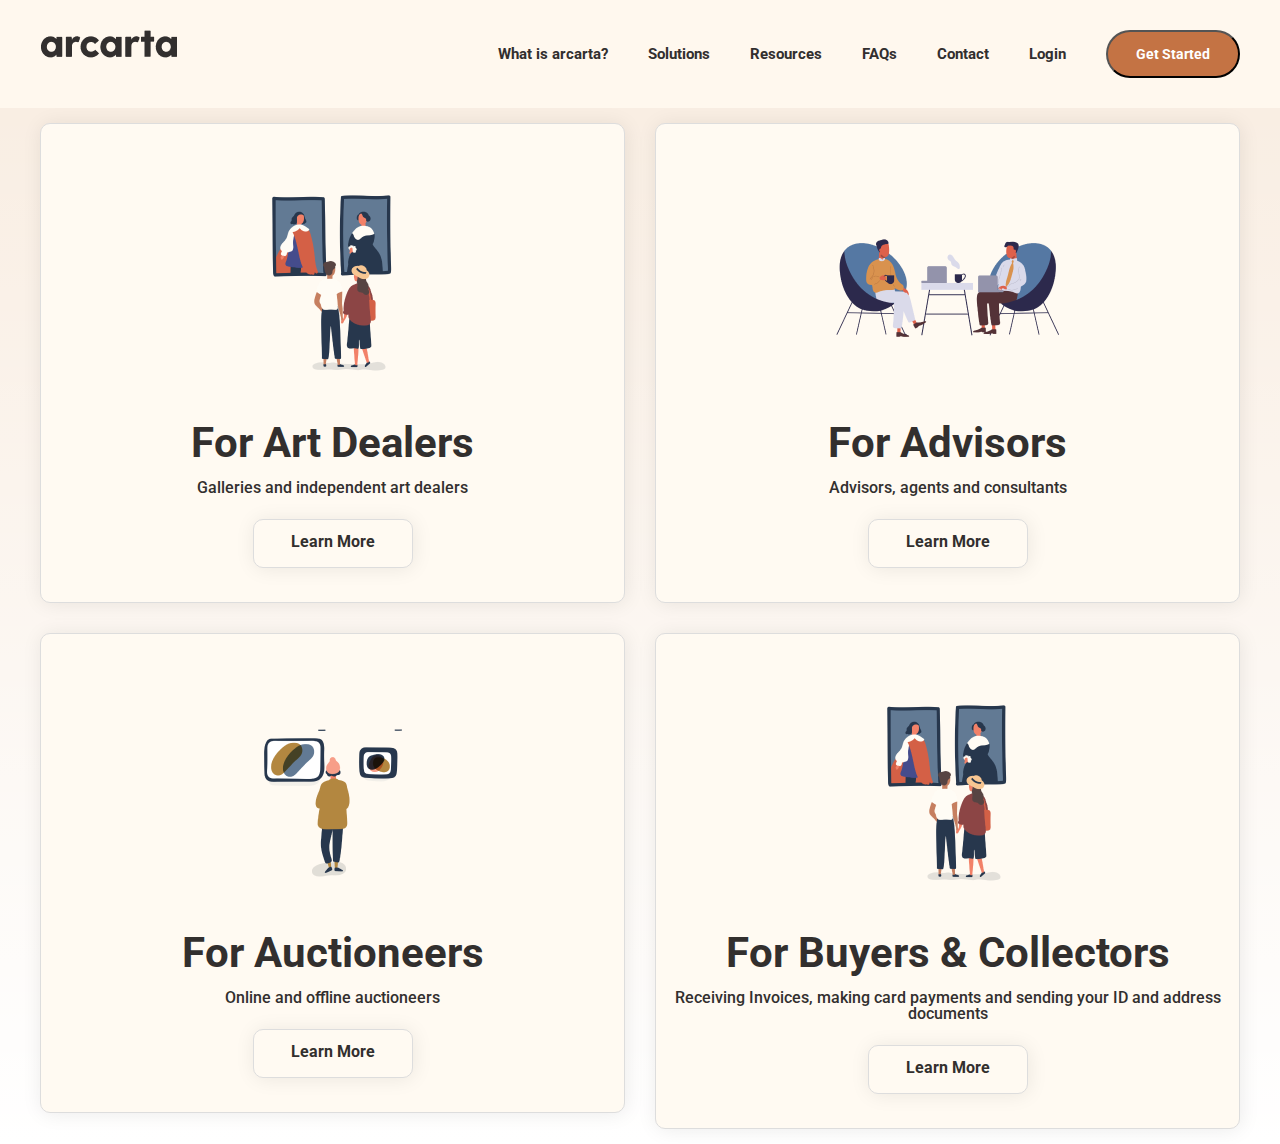
==== src/index.html @ ca0f1305 "Merge pull request #1 from SherimbekovAzat/zhasmin" ====
<!DOCTYPE html>
<html lang="en">
<head>
    <meta charset="UTF-8">
    <meta http-equiv="X-UA-Compatible" content="IE=edge">
    <meta name="viewport" content="width=device-width, initial-scale=1.0">
    <link rel="stylesheet" href="./css/index.css">
    <link rel="icon" href="./img/png/icon.png">
    <title>Acarta</title>
</head>
<body>
    <header class="header">
        <div class="container">
            <div class="row header__row">
                <div class="header__left">
                    <img src="./img/png/logo.png" alt="logo">
                </div>
                <div class="header__right">
                    <ul class="header__lists">
                        <li class="header__list"><a href="#" class="header__link">What is arcarta?</a></li>
                        <li class="header__list"><a href="#" class="header__link">Solutions</a></li>
                        <li class="header__list"><a href="#" class="header__link">Resources</a></li>
                        <li class="header__list"><a href="#" class="header__link">FAQs</a></li>
                        <li class="header__list"><a href="#" class="header__link">Contact</a></li>
                        <li class="header__list"><a href="#" class="header__link">Login</a></li>
                    </ul>
                    <button class="header__button">Get Started</button>
                </div>
            </div>
        </div>
    </header>
    <main>
        <section class="for">
            <div class="container">
                <div class="row for__row">
                    <div class="col-6">
                        <div class="for__content">
                            <img class="for__img" src="./img/png/for1.png" alt="prople">
                            <h3 class="for__title">For Art Dealers</h3>
                            <h4 class="for__subtitle">Galleries and independent art dealers</h4>
                            <button class="for__button">Learn More</button>
                        </div>
                    </div>
                    <div class="col-6">
                        <div class="for__content">
                            <img class="for__img" src="./img/png/for2.png" alt="prople">
                            <h3 class="for__title">For Advisors</h3>
                            <h4 class="for__subtitle">Advisors, agents and consultants</h4>
                            <button class="for__button">Learn More</button>
                        </div>
                    </div>
                    <div class="col-6">
                        <div class="for__content">
                            <img class="for__img" src="./img/png/for3.png" alt="prople">
                            <h3 class="for__title">For Auctioneers</h3>
                            <h4 class="for__subtitle">Online and offline auctioneers</h4>
                            <button class="for__button">Learn More</button>
                        </div>
                    </div>
                    <div class="col-6">
                        <div class="for__content">
                            <img class="for__img" src="./img/png/for1.png" alt="prople">
                            <h3 class="for__title">For Buyers & Collectors</h3>
                            <p class="for__subtitle">Receiving Invoices, making card payments and sending your ID and address documents</p>
                            <button class="for__button">Learn More</button>
                        </div>
                    </div>
                </div>
            </div>
        </section>
    </main>
</body>
</html>
---- src/css/index.css ----
@import url("https://fonts.googleapis.com/css2?family=Roboto:wght@100;300;400;500;700;900&display=swap");
.col-1 {
  width: 8.333%;
}

.col-2 {
  width: 16.66%;
}

.col-3 {
  width: 25%;
}

.col-4 {
  width: 33.333%;
}

.col-5 {
  width: 41.65%;
}

.col-6 {
  width: 50%;
}

.col-7 {
  width: 58.333%;
}

.col-8 {
  width: 66.66%;
}

.col-9 {
  width: 75%;
}

.col-12 {
  width: 100%;
}

/* http://meyerweb.com/eric/tools/css/reset/ 
   v2.0 | 20110126
   License: none (public domain)
*/
html, body, div, span, applet, object, iframe,
h1, h2, h3, h4, h5, h6, p, blockquote, pre,
a, abbr, acronym, address, big, cite, code,
del, dfn, em, img, ins, kbd, q, s, samp,
small, strike, strong, sub, sup, tt, var,
b, u, i, center,
dl, dt, dd, ol, ul, li,
fieldset, form, label, legend,
table, caption, tbody, tfoot, thead, tr, th, td,
article, aside, canvas, details, embed,
figure, figcaption, footer, header, hgroup,
menu, nav, output, ruby, section, summary,
time, mark, audio, video {
  margin: 0;
  padding: 0;
  border: 0;
  font-size: 100%;
  font: inherit;
  vertical-align: baseline;
}

/* HTML5 display-role reset for older browsers */
article, aside, details, figcaption, figure,
footer, header, hgroup, menu, nav, section {
  display: block;
}

body {
  line-height: 1;
}

ol, ul {
  list-style: none;
}

blockquote, q {
  quotes: none;
}

blockquote:before, blockquote:after,
q:before, q:after {
  content: '';
  content: none;
}

table {
  border-collapse: collapse;
  border-spacing: 0;
}

body {
  box-sizing: border-box;
}

img {
  max-width: 100%;
}

a {
  text-decoration: none;
}

.container {
  max-width: 1200px;
  width: 100%;
  margin: 0 auto;
}

.row {
  display: flex;
  flex-wrap: wrap;
}

.header {
  padding: 30px 0;
  background-color: #FFF8EE;
}

.header__link {
  color: #322F2E;
  font-size: 15px;
  font-weight: bold;
  font-family: "Roboto", sans-serif;
}

.header__link:hover {
  color: #C47344;
  transition: 0.2s;
}

.header__button {
  color: #FFFFFF;
  font-size: 14px;
  font-weight: bold;
  font-family: "Roboto", sans-serif;
  font-style: normal;
  background: #C47344;
  border-radius: 50px;
  padding: 14px 28px;
  cursor: pointer;
}

.header__list {
  margin-right: 40px;
}

.header__list:nth-last-child() {
  margin-right: 30px;
}

.header__right {
  display: flex;
  align-items: center;
  justify-content: center;
}

.header__lists {
  display: flex;
}

.header__row {
  display: flex;
  justify-content: space-between;
}

.for {
  background: linear-gradient(180deg, rgba(255, 255, 255, 0) 0%, #FFFFFF 100%), #F9EEE3;
}

.for__content {
  display: flex;
  align-items: center;
  justify-content: center;
  flex-direction: column;
  background: #FFFAF2;
  border: 1px solid #DDDDDD;
  box-sizing: border-box;
  box-shadow: 1px 1px 20px rgba(0, 0, 0, 0.08);
  border-radius: 10px;
  margin: 15px;
}

.for__row {
  margin: 0 -15px;
}

.for__title {
  color: #322F2E;
  font-size: 42px;
  font-weight: bold;
  font-family: "Roboto", sans-serif;
  text-align: center;
}

.for__subtitle {
  color: #322F2E;
  font-size: 16px;
  font-weight: 500;
  font-family: "Roboto", sans-serif;
  text-align: center;
  margin-top: 16px;
}

.for__button {
  color: #322F2E;
  font-size: 16px;
  font-weight: bold;
  font-family: "Roboto", sans-serif;
  text-align: center;
  background: #FFFAF2;
  border: 1px solid #DDDDDD;
  box-sizing: border-box;
  box-shadow: 1px 1px 20px rgba(0, 0, 0, 0.08);
  border-radius: 10px;
  cursor: pointer;
  padding: 12px 37px 16px;
  margin: 23px 0 34px;
  transition: 0.3s;
}

.for__button:hover {
  border: 1px solid transparent;
  background-color: #C47344;
  transform: scale(1.1);
  color: #FFFFFF;
}

.for__img {
  margin: 51px 136px 26px;
}
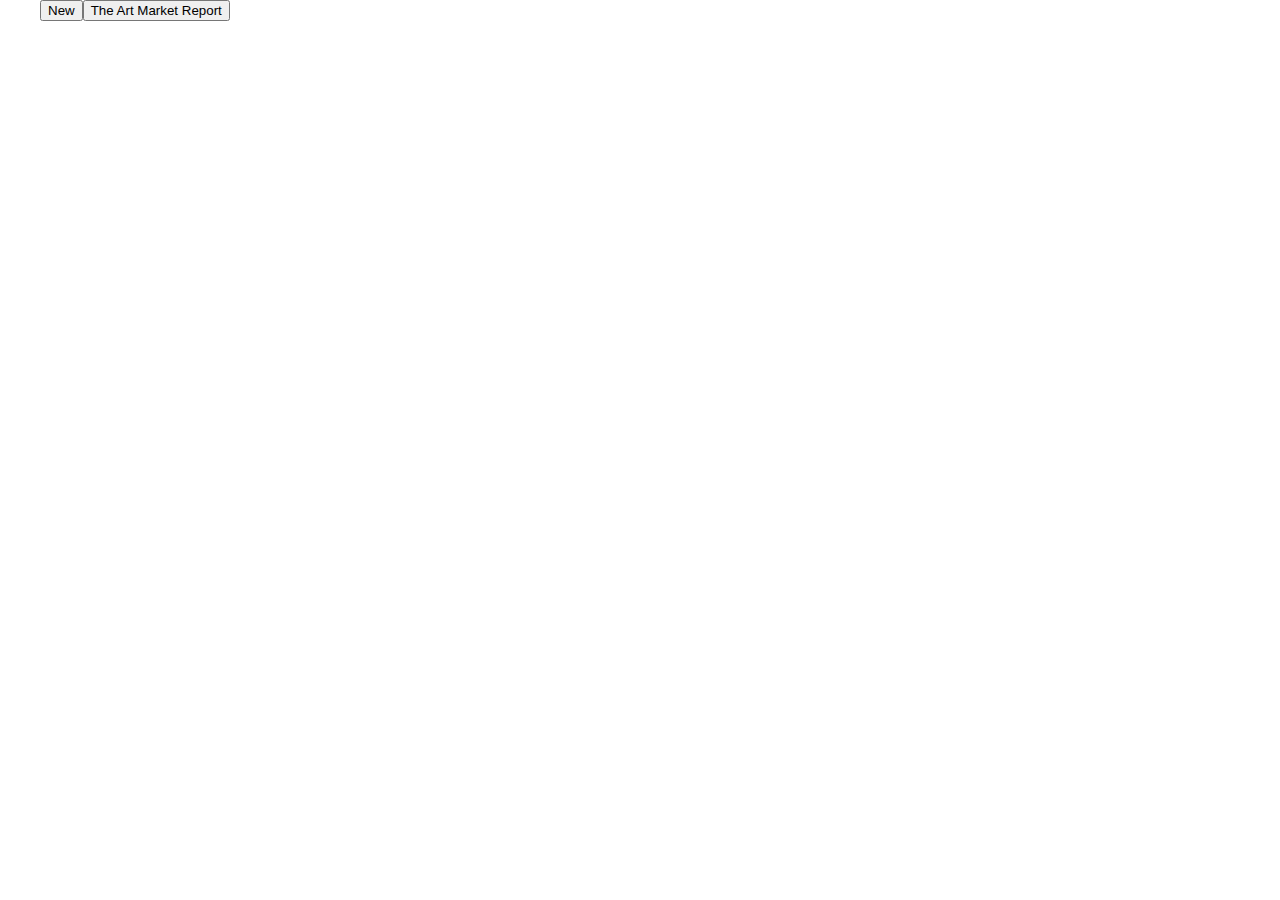
==== commit 6add5098: "Merge branch 'main' of https://github.com/SherimbekovAzat/Acarta into Azat" ====
--- a/src/index.html
+++ b/src/index.html
@@ -9,64 +9,19 @@
     <title>Acarta</title>
 </head>
 <body>
-    <header class="header">
-        <div class="container">
-            <div class="row header__row">
-                <div class="header__left">
-                    <img src="./img/png/logo.png" alt="logo">
-                </div>
-                <div class="header__right">
-                    <ul class="header__lists">
-                        <li class="header__list"><a href="#" class="header__link">What is arcarta?</a></li>
-                        <li class="header__list"><a href="#" class="header__link">Solutions</a></li>
-                        <li class="header__list"><a href="#" class="header__link">Resources</a></li>
-                        <li class="header__list"><a href="#" class="header__link">FAQs</a></li>
-                        <li class="header__list"><a href="#" class="header__link">Contact</a></li>
-                        <li class="header__list"><a href="#" class="header__link">Login</a></li>
-                    </ul>
-                    <button class="header__button">Get Started</button>
-                </div>
-            </div>
-        </div>
-    </header>
     <main>
-        <section class="for">
-            <div class="container">
-                <div class="row for__row">
-                    <div class="col-6">
-                        <div class="for__content">
-                            <img class="for__img" src="./img/png/for1.png" alt="prople">
-                            <h3 class="for__title">For Art Dealers</h3>
-                            <h4 class="for__subtitle">Galleries and independent art dealers</h4>
-                            <button class="for__button">Learn More</button>
-                        </div>
-                    </div>
-                    <div class="col-6">
-                        <div class="for__content">
-                            <img class="for__img" src="./img/png/for2.png" alt="prople">
-                            <h3 class="for__title">For Advisors</h3>
-                            <h4 class="for__subtitle">Advisors, agents and consultants</h4>
-                            <button class="for__button">Learn More</button>
-                        </div>
-                    </div>
-                    <div class="col-6">
-                        <div class="for__content">
-                            <img class="for__img" src="./img/png/for3.png" alt="prople">
-                            <h3 class="for__title">For Auctioneers</h3>
-                            <h4 class="for__subtitle">Online and offline auctioneers</h4>
-                            <button class="for__button">Learn More</button>
-                        </div>
-                    </div>
-                    <div class="col-6">
-                        <div class="for__content">
-                            <img class="for__img" src="./img/png/for1.png" alt="prople">
-                            <h3 class="for__title">For Buyers & Collectors</h3>
-                            <p class="for__subtitle">Receiving Invoices, making card payments and sending your ID and address documents</p>
-                            <button class="for__button">Learn More</button>
-                        </div>
-                    </div>
-                </div>
-            </div>
+        <!--HERO-->
+        <section class="hero">
+           <div class="container">
+               <div class="row">
+                <button class="button__left">
+                    New
+                </button>
+                <button class="button__right">
+                    The Art Market Report
+                </button>
+               </div>
+           </div>
         </section>
     </main>
 </body>
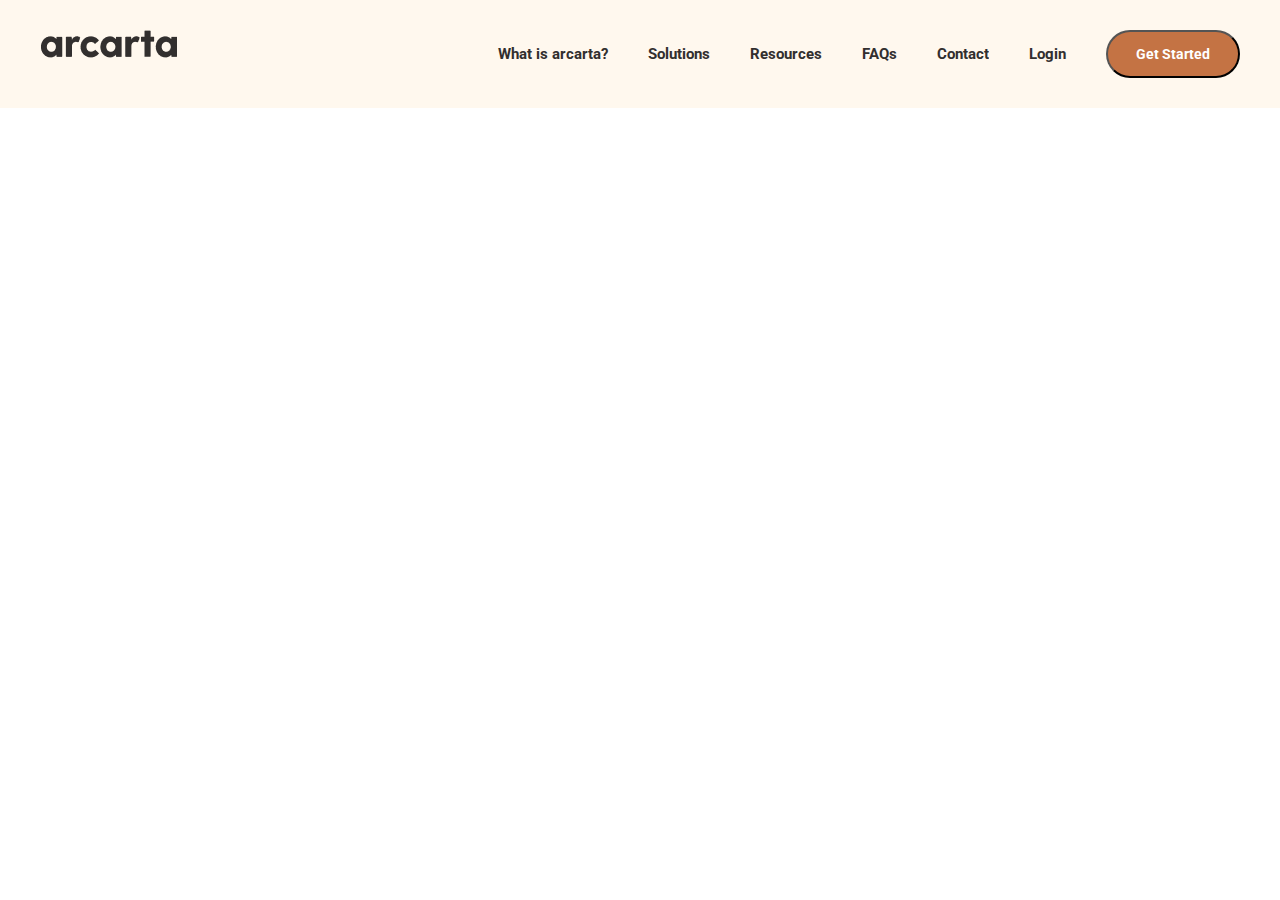
==== commit 7aa12520: "Merge branch 'main' of https://github.com/SherimbekovAzat/Acarta into zhasmin" ====
--- a/src/index.html
+++ b/src/index.html
@@ -9,20 +9,25 @@
     <title>Acarta</title>
 </head>
 <body>
-    <main>
-        <!--HERO-->
-        <section class="hero">
-           <div class="container">
-               <div class="row">
-                <button class="button__left">
-                    New
-                </button>
-                <button class="button__right">
-                    The Art Market Report
-                </button>
-               </div>
-           </div>
-        </section>
-    </main>
+    <header class="header">
+        <div class="container">
+            <div class="row header__row">
+                <div class="header__left">
+                    <img src="./img/png/logo.png" alt="logo">
+                </div>
+                <div class="header__right">
+                    <ul class="header__lists">
+                        <li class="header__list"><a href="#" class="header__link">What is arcarta?</a></li>
+                        <li class="header__list"><a href="#" class="header__link">Solutions</a></li>
+                        <li class="header__list"><a href="#" class="header__link">Resources</a></li>
+                        <li class="header__list"><a href="#" class="header__link">FAQs</a></li>
+                        <li class="header__list"><a href="#" class="header__link">Contact</a></li>
+                        <li class="header__list"><a href="#" class="header__link">Login</a></li>
+                    </ul>
+                    <button class="header__button">Get Started</button>
+                </div>
+            </div>
+        </div>
+    </header>
 </body>
 </html>--- a/src/css/index.css
+++ b/src/css/index.css
@@ -94,7 +94,12 @@
 }
 
 body {
+<<<<<<< HEAD
   box-sizing: border-box;
+=======
+  -webkit-box-sizing: border-box;
+          box-sizing: border-box;
+>>>>>>> 62f776ce86377d01e1bb2cc4bbceac8e4a50ac63
 }
 
 img {
@@ -112,6 +117,7 @@
 }
 
 .row {
+<<<<<<< HEAD
   display: flex;
   flex-wrap: wrap;
 }
@@ -128,11 +134,6 @@
   font-family: "Roboto", sans-serif;
 }
 
-.header__link:hover {
-  color: #C47344;
-  transition: 0.2s;
-}
-
 .header__button {
   color: #FFFFFF;
   font-size: 14px;
@@ -142,7 +143,6 @@
   background: #C47344;
   border-radius: 50px;
   padding: 14px 28px;
-  cursor: pointer;
 }
 
 .header__list {
@@ -166,70 +166,11 @@
 .header__row {
   display: flex;
   justify-content: space-between;
+=======
+  display: -webkit-box;
+  display: -ms-flexbox;
+  display: flex;
+  -ms-flex-wrap: wrap;
+      flex-wrap: wrap;
+>>>>>>> 62f776ce86377d01e1bb2cc4bbceac8e4a50ac63
 }
-
-.for {
-  background: linear-gradient(180deg, rgba(255, 255, 255, 0) 0%, #FFFFFF 100%), #F9EEE3;
-}
-
-.for__content {
-  display: flex;
-  align-items: center;
-  justify-content: center;
-  flex-direction: column;
-  background: #FFFAF2;
-  border: 1px solid #DDDDDD;
-  box-sizing: border-box;
-  box-shadow: 1px 1px 20px rgba(0, 0, 0, 0.08);
-  border-radius: 10px;
-  margin: 15px;
-}
-
-.for__row {
-  margin: 0 -15px;
-}
-
-.for__title {
-  color: #322F2E;
-  font-size: 42px;
-  font-weight: bold;
-  font-family: "Roboto", sans-serif;
-  text-align: center;
-}
-
-.for__subtitle {
-  color: #322F2E;
-  font-size: 16px;
-  font-weight: 500;
-  font-family: "Roboto", sans-serif;
-  text-align: center;
-  margin-top: 16px;
-}
-
-.for__button {
-  color: #322F2E;
-  font-size: 16px;
-  font-weight: bold;
-  font-family: "Roboto", sans-serif;
-  text-align: center;
-  background: #FFFAF2;
-  border: 1px solid #DDDDDD;
-  box-sizing: border-box;
-  box-shadow: 1px 1px 20px rgba(0, 0, 0, 0.08);
-  border-radius: 10px;
-  cursor: pointer;
-  padding: 12px 37px 16px;
-  margin: 23px 0 34px;
-  transition: 0.3s;
-}
-
-.for__button:hover {
-  border: 1px solid transparent;
-  background-color: #C47344;
-  transform: scale(1.1);
-  color: #FFFFFF;
-}
-
-.for__img {
-  margin: 51px 136px 26px;
-}
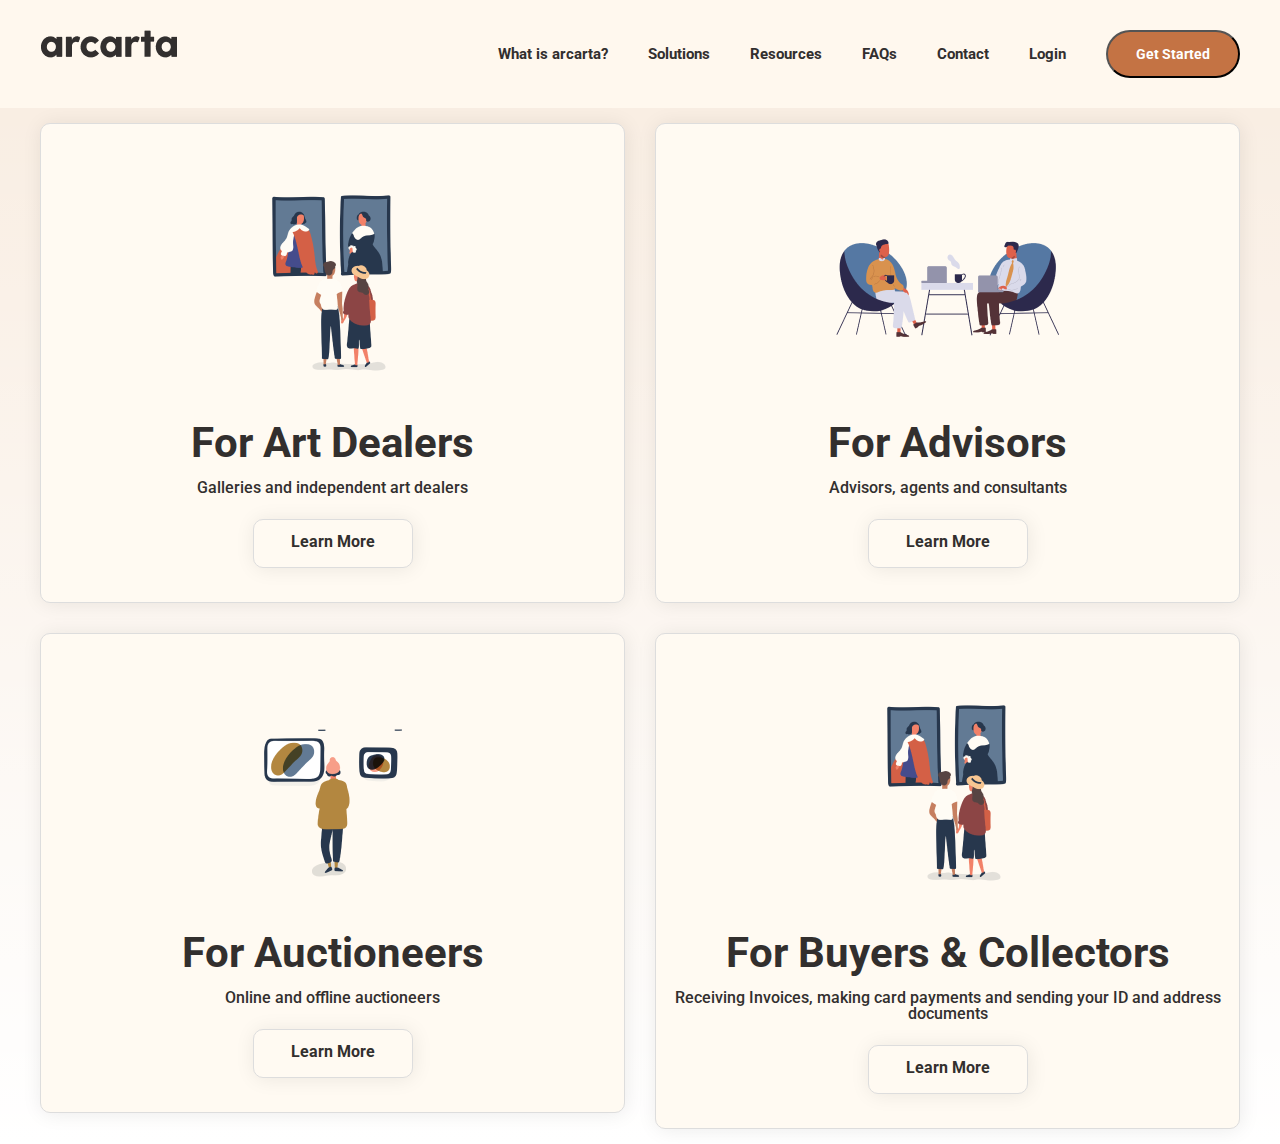
==== commit c8c09e81: "i finished section for" ====
--- a/src/index.html
+++ b/src/index.html
@@ -29,5 +29,45 @@
             </div>
         </div>
     </header>
+    <main>
+        <section class="for">
+            <div class="container">
+                <div class="row for__row">
+                    <div class="col-6">
+                        <div class="for__content">
+                            <img class="for__img" src="./img/png/for1.png" alt="prople">
+                            <h3 class="for__title">For Art Dealers</h3>
+                            <h4 class="for__subtitle">Galleries and independent art dealers</h4>
+                            <button class="for__button">Learn More</button>
+                        </div>
+                    </div>
+                    <div class="col-6">
+                        <div class="for__content">
+                            <img class="for__img" src="./img/png/for2.png" alt="prople">
+                            <h3 class="for__title">For Advisors</h3>
+                            <h4 class="for__subtitle">Advisors, agents and consultants</h4>
+                            <button class="for__button">Learn More</button>
+                        </div>
+                    </div>
+                    <div class="col-6">
+                        <div class="for__content">
+                            <img class="for__img" src="./img/png/for3.png" alt="prople">
+                            <h3 class="for__title">For Auctioneers</h3>
+                            <h4 class="for__subtitle">Online and offline auctioneers</h4>
+                            <button class="for__button">Learn More</button>
+                        </div>
+                    </div>
+                    <div class="col-6">
+                        <div class="for__content">
+                            <img class="for__img" src="./img/png/for1.png" alt="prople">
+                            <h3 class="for__title">For Buyers & Collectors</h3>
+                            <p class="for__subtitle">Receiving Invoices, making card payments and sending your ID and address documents</p>
+                            <button class="for__button">Learn More</button>
+                        </div>
+                    </div>
+                </div>
+            </div>
+        </section>
+    </main>
 </body>
 </html>--- a/src/css/index.css
+++ b/src/css/index.css
@@ -94,12 +94,7 @@
 }
 
 body {
-<<<<<<< HEAD
   box-sizing: border-box;
-=======
-  -webkit-box-sizing: border-box;
-          box-sizing: border-box;
->>>>>>> 62f776ce86377d01e1bb2cc4bbceac8e4a50ac63
 }
 
 img {
@@ -117,7 +112,6 @@
 }
 
 .row {
-<<<<<<< HEAD
   display: flex;
   flex-wrap: wrap;
 }
@@ -132,6 +126,11 @@
   font-size: 15px;
   font-weight: bold;
   font-family: "Roboto", sans-serif;
+}
+
+.header__link:hover {
+  color: #C47344;
+  transition: 0.2s;
 }
 
 .header__button {
@@ -143,6 +142,7 @@
   background: #C47344;
   border-radius: 50px;
   padding: 14px 28px;
+  cursor: pointer;
 }
 
 .header__list {
@@ -166,11 +166,70 @@
 .header__row {
   display: flex;
   justify-content: space-between;
-=======
-  display: -webkit-box;
-  display: -ms-flexbox;
-  display: flex;
-  -ms-flex-wrap: wrap;
-      flex-wrap: wrap;
->>>>>>> 62f776ce86377d01e1bb2cc4bbceac8e4a50ac63
-}
+}
+
+.for {
+  background: linear-gradient(180deg, rgba(255, 255, 255, 0) 0%, #FFFFFF 100%), #F9EEE3;
+}
+
+.for__content {
+  display: flex;
+  align-items: center;
+  justify-content: center;
+  flex-direction: column;
+  background: #FFFAF2;
+  border: 1px solid #DDDDDD;
+  box-sizing: border-box;
+  box-shadow: 1px 1px 20px rgba(0, 0, 0, 0.08);
+  border-radius: 10px;
+  margin: 15px;
+}
+
+.for__row {
+  margin: 0 -15px;
+}
+
+.for__title {
+  color: #322F2E;
+  font-size: 42px;
+  font-weight: bold;
+  font-family: "Roboto", sans-serif;
+  text-align: center;
+}
+
+.for__subtitle {
+  color: #322F2E;
+  font-size: 16px;
+  font-weight: 500;
+  font-family: "Roboto", sans-serif;
+  text-align: center;
+  margin-top: 16px;
+}
+
+.for__button {
+  color: #322F2E;
+  font-size: 16px;
+  font-weight: bold;
+  font-family: "Roboto", sans-serif;
+  text-align: center;
+  background: #FFFAF2;
+  border: 1px solid #DDDDDD;
+  box-sizing: border-box;
+  box-shadow: 1px 1px 20px rgba(0, 0, 0, 0.08);
+  border-radius: 10px;
+  cursor: pointer;
+  padding: 12px 37px 16px;
+  margin: 23px 0 34px;
+  transition: 0.3s;
+}
+
+.for__button:hover {
+  border: 1px solid transparent;
+  background-color: #C47344;
+  transform: scale(1.1);
+  color: #FFFFFF;
+}
+
+.for__img {
+  margin: 51px 136px 26px;
+}
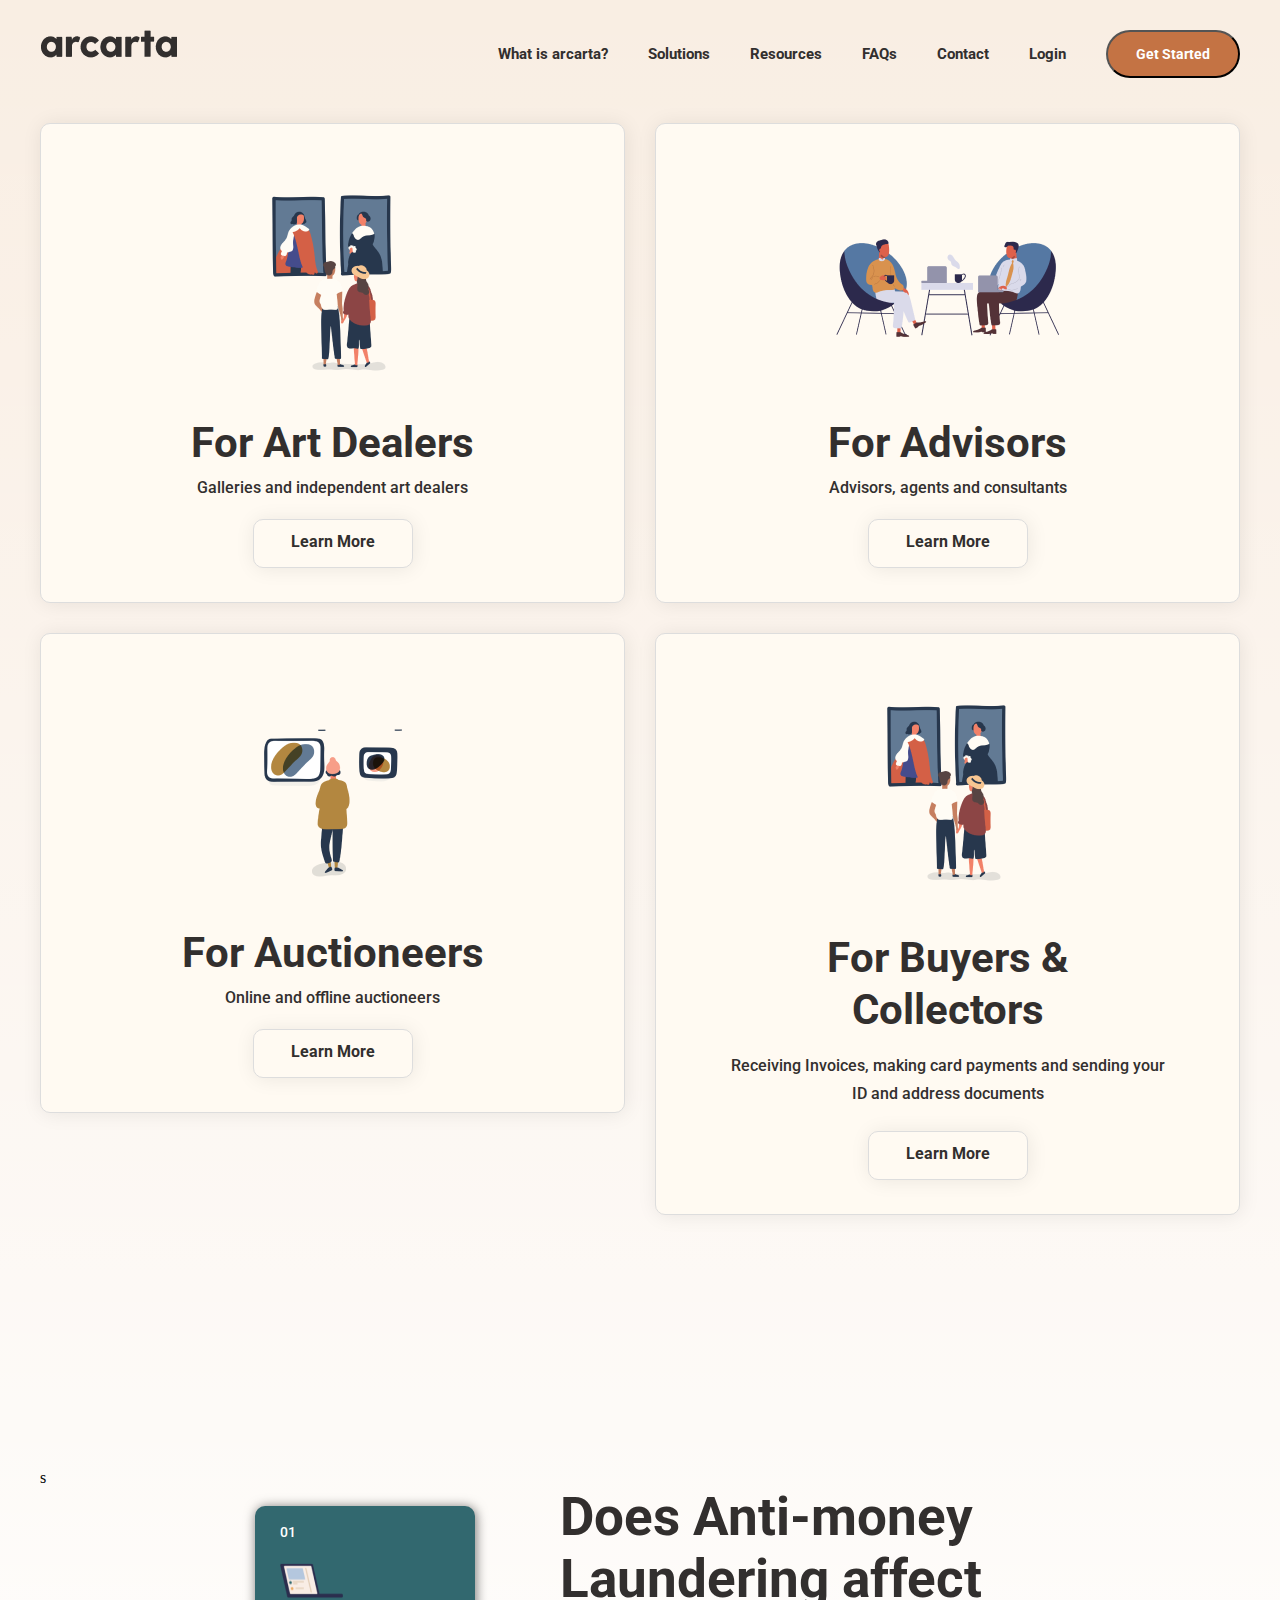
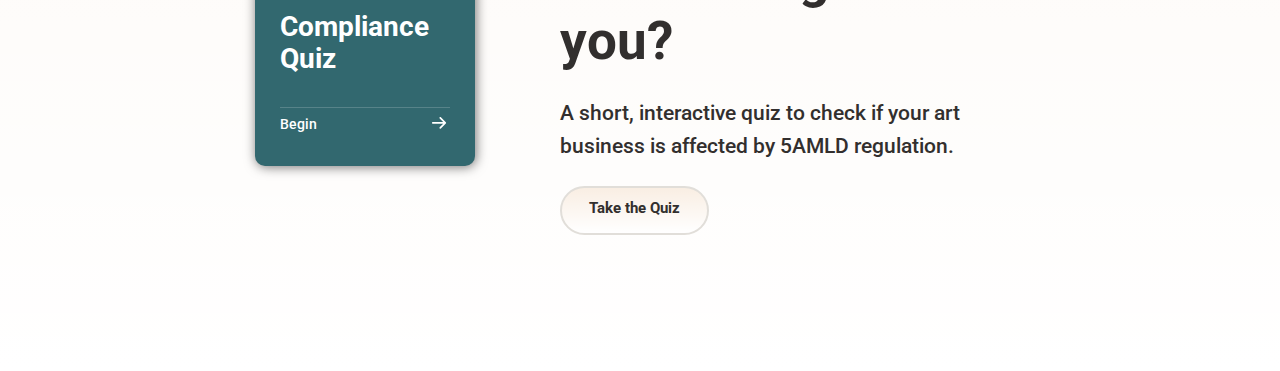
==== commit cd224101: "Merge pull request #3 from SherimbekovAzat/zhasmin" ====
--- a/src/index.html
+++ b/src/index.html
@@ -60,14 +60,40 @@
                     <div class="col-6">
                         <div class="for__content">
                             <img class="for__img" src="./img/png/for1.png" alt="prople">
-                            <h3 class="for__title">For Buyers & Collectors</h3>
-                            <p class="for__subtitle">Receiving Invoices, making card payments and sending your ID and address documents</p>
+                            <h3 class="for__title for__title--big">For Buyers & Collectors</h3>
+                            <p class="for__subtitle for__subtitle--long"">Receiving Invoices, making card payments and sending your ID and address documents</p>
                             <button class="for__button">Learn More</button>
                         </div>
                     </div>
                 </div>
             </div>
         </section>
+        <section class="money">
+            <div class="container">s
+                <d5iv class="money__content">
+                    <div class="money__quiz">
+                        <div class="money__quizcontent">
+                            <a href="#" class="money__link--first">01</a>
+                            <img class="money__img" src="./img/png/computer.png" alt="computer">
+                            <h5 class="money__subtitle">Compliance Quiz</h5>
+                            <div class="money__line"></div>
+                            <div class="money__links">
+                                <a href="#" class="money__link money__link--second">Begin</a>
+                                <a href="#" class="money__link"> <svg width="16" height="12" viewBox="0 0 16 12" fill="none" xmlns="http://www.w3.org/2000/svg">
+                                    <path d="M0.916687 5.92936C0.916687 6.38769 1.29169 6.76269 1.75002 6.76269H12.1917L8.67502 10.2794C8.33335 10.621 8.33335 11.171 8.67502 11.5127C9.01669 11.8544 9.56669 11.8544 9.90835 11.5127L14.8334 6.59603C15.0167 6.41269 15.1 6.17103 15.0834 5.9377C15.0917 5.70436 15.0084 5.4627 14.8334 5.27936L9.90835 0.362695C9.56669 0.0210287 9.01669 0.0210287 8.67502 0.362695C8.33335 0.704362 8.33335 1.25436 8.67502 1.59603L12.1917 5.09603H1.75002C1.29169 5.09603 0.916687 5.47103 0.916687 5.92936Z" fill="white"/>
+                                    </svg></a>
+                            </div>
+                        </div>
+                    </div>
+                    <div class="money-anti">
+                        <h3 class="money__title">Does Anti-money Laundering affect you?</h3>
+                        <p class="money__text">A short, interactive quiz to check if your art business is affected by 5AMLD regulation.</p>
+                        <button class="money__button">Take the Quiz
+                            </button>
+                    </div>
+                </d5iv>
+            </div>
+        </section>
     </main>
 </body>
 </html>--- a/src/css/index.css
+++ b/src/css/index.css
@@ -95,6 +95,7 @@
 
 body {
   box-sizing: border-box;
+  background: linear-gradient(180deg, rgba(255, 255, 255, 0) 0%, #FFFFFF 100%), #F9EEE3;
 }
 
 img {
@@ -118,7 +119,6 @@
 
 .header {
   padding: 30px 0;
-  background-color: #FFF8EE;
 }
 
 .header__link {
@@ -166,10 +166,6 @@
 .header__row {
   display: flex;
   justify-content: space-between;
-}
-
-.for {
-  background: linear-gradient(180deg, rgba(255, 255, 255, 0) 0%, #FFFFFF 100%), #F9EEE3;
 }
 
 .for__content {
@@ -197,6 +193,11 @@
   text-align: center;
 }
 
+.for__title--big {
+  max-width: 254px;
+  line-height: 52px;
+}
+
 .for__subtitle {
   color: #322F2E;
   font-size: 16px;
@@ -204,6 +205,11 @@
   font-family: "Roboto", sans-serif;
   text-align: center;
   margin-top: 16px;
+}
+
+.for__subtitle--long {
+  max-width: 435px;
+  line-height: 28px;
 }
 
 .for__button {
@@ -233,3 +239,101 @@
 .for__img {
   margin: 51px 136px 26px;
 }
+
+.money {
+  margin: 240px 0 136px;
+}
+
+.money__content {
+  display: flex;
+  align-items: center;
+  justify-content: center;
+}
+
+.money__title {
+  color: #322F2E;
+  font-size: 53px;
+  font-weight: bold;
+  font-family: "Roboto", sans-serif;
+  line-height: 62px;
+  max-width: 465px;
+}
+
+.money__text {
+  line-height: 33px;
+  color: #322F2E;
+  font-size: 21px;
+  font-weight: 500;
+  font-family: "Roboto", sans-serif;
+  max-width: 416px;
+  margin: 25px 0 23px;
+}
+
+.money__quiz {
+  background: #32686F;
+  box-shadow: 1px 1px 12px rgba(0, 0, 0, 0.55);
+  border-radius: 10px;
+  width: 220px;
+  height: 260px;
+  margin-right: 85px;
+  margin-top: -50px;
+}
+
+.money__quizcontent {
+  margin: 19px 27px 23px 25px;
+  display: flex;
+  flex-direction: column;
+}
+
+.money__img {
+  max-width: 64px;
+  max-height: 37px;
+  margin-bottom: 12px;
+}
+
+.money__link {
+  color: #FFFFFF;
+  font-size: 14px;
+  font-weight: 500;
+  font-family: "Roboto", sans-serif;
+}
+
+.money__link--first {
+  margin-bottom: 23px;
+  color: #FFFFFF;
+  font-size: 14px;
+  font-weight: 500;
+  font-family: "Roboto", sans-serif;
+}
+
+.money__link--second {
+  margin-right: 110px;
+}
+
+.money__subtitle {
+  color: #FFFFFF;
+  font-size: 28px;
+  font-weight: bold;
+  font-family: "Roboto", sans-serif;
+  line-height: 32px;
+  margin-bottom: 32px;
+}
+
+.money__line {
+  background-color: rgba(255, 255, 255, 0.18);
+  width: 170px;
+  height: 1px;
+  margin-bottom: 8px;
+}
+
+.money__button {
+  background: linear-gradient(180deg, rgba(255, 255, 255, 0) 0%, #FFFFFF 100%), #F9EEE3;
+  color: #322F2E;
+  font-size: 15px;
+  font-weight: bold;
+  font-family: "Roboto", sans-serif;
+  padding: 11px 27px 16px;
+  border: 2px solid #E1DED9;
+  box-sizing: border-box;
+  border-radius: 50px;
+}
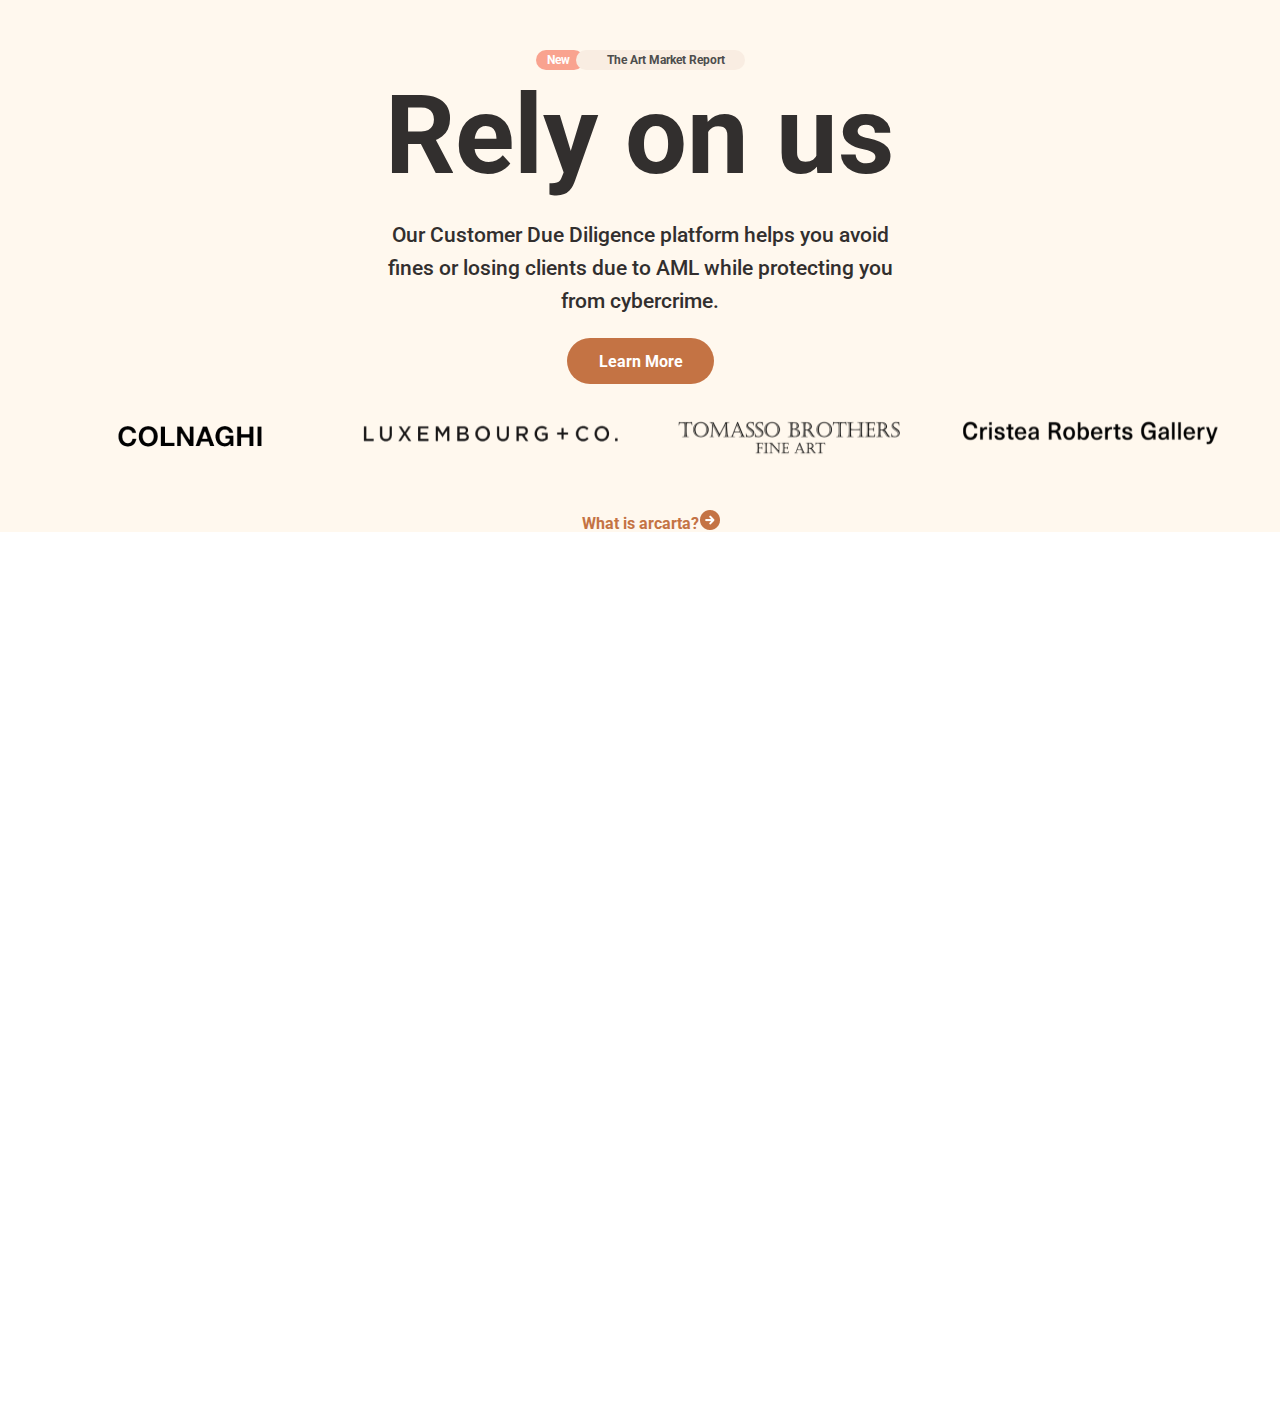
==== commit 6a91dec1: "I finished section"hero"" ====
--- a/src/index.html
+++ b/src/index.html
@@ -9,89 +9,36 @@
     <title>Acarta</title>
 </head>
 <body>
-    <header class="header">
-        <div class="container">
-            <div class="row header__row">
-                <div class="header__left">
-                    <img src="./img/png/logo.png" alt="logo">
+    <main>
+        <!--HERO-->
+        <section class="hero">
+           <div class="container">
+               <div class="row">
+              <div class="hero__button">
+                <button class="button__left">
+                    New
+                </button>
+                <button class="button__right">
+                    The Art Market Report
+                </button>
+              </div>
+               </div>
+               <h1 class="hero__title">Rely on us</h1>
+               <h3 class="hero__description">Our Customer Due Diligence platform helps you avoid fines or 
+                   losing clients due to AML while protecting you from cybercrime.</h3>
+                   <button class="button__middle">Learn More</button>
+           </div>
+        </section>
+        <!--PARTNERS-->
+        <section class="partners">
+            <div class="container">
+                <div class="row partners__row">
+                    <img src="./img/png/partners1.png" alt="" class="partners__image">
+                    <img src="./img/png/partners2.png" alt="" class="partners__image">
+                    <img src="./img/png/partners3.png" alt="" class="partners__image">
+                    <img src="./img/png/partners4.png" alt="" class="partners__image">
                 </div>
-                <div class="header__right">
-                    <ul class="header__lists">
-                        <li class="header__list"><a href="#" class="header__link">What is arcarta?</a></li>
-                        <li class="header__list"><a href="#" class="header__link">Solutions</a></li>
-                        <li class="header__list"><a href="#" class="header__link">Resources</a></li>
-                        <li class="header__list"><a href="#" class="header__link">FAQs</a></li>
-                        <li class="header__list"><a href="#" class="header__link">Contact</a></li>
-                        <li class="header__list"><a href="#" class="header__link">Login</a></li>
-                    </ul>
-                    <button class="header__button">Get Started</button>
-                </div>
-            </div>
-        </div>
-    </header>
-    <main>
-        <section class="for">
-            <div class="container">
-                <div class="row for__row">
-                    <div class="col-6">
-                        <div class="for__content">
-                            <img class="for__img" src="./img/png/for1.png" alt="prople">
-                            <h3 class="for__title">For Art Dealers</h3>
-                            <h4 class="for__subtitle">Galleries and independent art dealers</h4>
-                            <button class="for__button">Learn More</button>
-                        </div>
-                    </div>
-                    <div class="col-6">
-                        <div class="for__content">
-                            <img class="for__img" src="./img/png/for2.png" alt="prople">
-                            <h3 class="for__title">For Advisors</h3>
-                            <h4 class="for__subtitle">Advisors, agents and consultants</h4>
-                            <button class="for__button">Learn More</button>
-                        </div>
-                    </div>
-                    <div class="col-6">
-                        <div class="for__content">
-                            <img class="for__img" src="./img/png/for3.png" alt="prople">
-                            <h3 class="for__title">For Auctioneers</h3>
-                            <h4 class="for__subtitle">Online and offline auctioneers</h4>
-                            <button class="for__button">Learn More</button>
-                        </div>
-                    </div>
-                    <div class="col-6">
-                        <div class="for__content">
-                            <img class="for__img" src="./img/png/for1.png" alt="prople">
-                            <h3 class="for__title for__title--big">For Buyers & Collectors</h3>
-                            <p class="for__subtitle for__subtitle--long"">Receiving Invoices, making card payments and sending your ID and address documents</p>
-                            <button class="for__button">Learn More</button>
-                        </div>
-                    </div>
-                </div>
-            </div>
-        </section>
-        <section class="money">
-            <div class="container">s
-                <d5iv class="money__content">
-                    <div class="money__quiz">
-                        <div class="money__quizcontent">
-                            <a href="#" class="money__link--first">01</a>
-                            <img class="money__img" src="./img/png/computer.png" alt="computer">
-                            <h5 class="money__subtitle">Compliance Quiz</h5>
-                            <div class="money__line"></div>
-                            <div class="money__links">
-                                <a href="#" class="money__link money__link--second">Begin</a>
-                                <a href="#" class="money__link"> <svg width="16" height="12" viewBox="0 0 16 12" fill="none" xmlns="http://www.w3.org/2000/svg">
-                                    <path d="M0.916687 5.92936C0.916687 6.38769 1.29169 6.76269 1.75002 6.76269H12.1917L8.67502 10.2794C8.33335 10.621 8.33335 11.171 8.67502 11.5127C9.01669 11.8544 9.56669 11.8544 9.90835 11.5127L14.8334 6.59603C15.0167 6.41269 15.1 6.17103 15.0834 5.9377C15.0917 5.70436 15.0084 5.4627 14.8334 5.27936L9.90835 0.362695C9.56669 0.0210287 9.01669 0.0210287 8.67502 0.362695C8.33335 0.704362 8.33335 1.25436 8.67502 1.59603L12.1917 5.09603H1.75002C1.29169 5.09603 0.916687 5.47103 0.916687 5.92936Z" fill="white"/>
-                                    </svg></a>
-                            </div>
-                        </div>
-                    </div>
-                    <div class="money-anti">
-                        <h3 class="money__title">Does Anti-money Laundering affect you?</h3>
-                        <p class="money__text">A short, interactive quiz to check if your art business is affected by 5AMLD regulation.</p>
-                        <button class="money__button">Take the Quiz
-                            </button>
-                    </div>
-                </d5iv>
+                <span class="partners__content"><a href="#" class="partners__link">What is arcarta?</a></span>
             </div>
         </section>
     </main>
--- a/src/css/index.css
+++ b/src/css/index.css
@@ -94,8 +94,8 @@
 }
 
 body {
-  box-sizing: border-box;
-  background: linear-gradient(180deg, rgba(255, 255, 255, 0) 0%, #FFFFFF 100%), #F9EEE3;
+  -webkit-box-sizing: border-box;
+          box-sizing: border-box;
 }
 
 img {
@@ -113,227 +113,134 @@
 }
 
 .row {
+  display: -webkit-box;
+  display: -ms-flexbox;
   display: flex;
-  flex-wrap: wrap;
-}
-
-.header {
-  padding: 30px 0;
-}
-
-.header__link {
+  -ms-flex-wrap: wrap;
+      flex-wrap: wrap;
+}
+
+.hero {
+  background-color: #FFF8EE;
+}
+
+.hero__button {
+  margin: 50px auto 11px auto;
+}
+
+.hero__button:hover .button__left {
+  -webkit-transform: scale(1) translate(10%);
+          transform: scale(1) translate(10%);
+  -webkit-transition: 1.2s;
+  transition: 1.2s;
+}
+
+.hero__title {
   color: #322F2E;
-  font-size: 15px;
-  font-weight: bold;
-  font-family: "Roboto", sans-serif;
-}
-
-.header__link:hover {
-  color: #C47344;
-  transition: 0.2s;
-}
-
-.header__button {
-  color: #FFFFFF;
-  font-size: 14px;
-  font-weight: bold;
-  font-family: "Roboto", sans-serif;
-  font-style: normal;
-  background: #C47344;
-  border-radius: 50px;
-  padding: 14px 28px;
-  cursor: pointer;
-}
-
-.header__list {
-  margin-right: 40px;
-}
-
-.header__list:nth-last-child() {
-  margin-right: 30px;
-}
-
-.header__right {
-  display: flex;
-  align-items: center;
-  justify-content: center;
-}
-
-.header__lists {
-  display: flex;
-}
-
-.header__row {
-  display: flex;
-  justify-content: space-between;
-}
-
-.for__content {
-  display: flex;
-  align-items: center;
-  justify-content: center;
-  flex-direction: column;
-  background: #FFFAF2;
-  border: 1px solid #DDDDDD;
-  box-sizing: border-box;
-  box-shadow: 1px 1px 20px rgba(0, 0, 0, 0.08);
-  border-radius: 10px;
-  margin: 15px;
-}
-
-.for__row {
-  margin: 0 -15px;
-}
-
-.for__title {
-  color: #322F2E;
-  font-size: 42px;
-  font-weight: bold;
-  font-family: "Roboto", sans-serif;
+  font-size: 110px;
+  font-weight: bold;
+  font-family: "Roboto", sans-serif;
+  margin: 0 auto 28px auto;
   text-align: center;
 }
 
-.for__title--big {
-  max-width: 254px;
-  line-height: 52px;
-}
-
-.for__subtitle {
-  color: #322F2E;
-  font-size: 16px;
-  font-weight: 500;
-  font-family: "Roboto", sans-serif;
-  text-align: center;
-  margin-top: 16px;
-}
-
-.for__subtitle--long {
-  max-width: 435px;
-  line-height: 28px;
-}
-
-.for__button {
-  color: #322F2E;
-  font-size: 16px;
-  font-weight: bold;
-  font-family: "Roboto", sans-serif;
-  text-align: center;
-  background: #FFFAF2;
-  border: 1px solid #DDDDDD;
-  box-sizing: border-box;
-  box-shadow: 1px 1px 20px rgba(0, 0, 0, 0.08);
-  border-radius: 10px;
-  cursor: pointer;
-  padding: 12px 37px 16px;
-  margin: 23px 0 34px;
-  transition: 0.3s;
-}
-
-.for__button:hover {
-  border: 1px solid transparent;
-  background-color: #C47344;
-  transform: scale(1.1);
-  color: #FFFFFF;
-}
-
-.for__img {
-  margin: 51px 136px 26px;
-}
-
-.money {
-  margin: 240px 0 136px;
-}
-
-.money__content {
-  display: flex;
-  align-items: center;
-  justify-content: center;
-}
-
-.money__title {
-  color: #322F2E;
-  font-size: 53px;
-  font-weight: bold;
-  font-family: "Roboto", sans-serif;
-  line-height: 62px;
-  max-width: 465px;
-}
-
-.money__text {
-  line-height: 33px;
+.hero__description {
   color: #322F2E;
   font-size: 21px;
   font-weight: 500;
   font-family: "Roboto", sans-serif;
-  max-width: 416px;
-  margin: 25px 0 23px;
-}
-
-.money__quiz {
-  background: #32686F;
-  box-shadow: 1px 1px 12px rgba(0, 0, 0, 0.55);
-  border-radius: 10px;
-  width: 220px;
-  height: 260px;
-  margin-right: 85px;
-  margin-top: -50px;
-}
-
-.money__quizcontent {
-  margin: 19px 27px 23px 25px;
+  margin: 28px auto 20px auto;
+  width: 524px;
+  text-align: center;
+  line-height: 33px;
+}
+
+.button__left {
+  background-color: #F9A38F;
+  border-radius: 20px;
+  color: #FFFFFF;
+  font-size: 12px;
+  font-weight: bold;
+  font-family: "Roboto", sans-serif;
+  outline: none;
+  border: none;
+  padding: 3px 14px 3px 11px;
+}
+
+.button__right {
+  background-color: #F9EDE2;
+  border-radius: 20px;
+  color: #4D4D4D;
+  font-size: 12px;
+  font-weight: bold;
+  font-family: "Roboto", sans-serif;
+  outline: none;
+  border: none;
+  padding: 3px 20px 3px 31px;
+  margin-left: -12px;
+}
+
+.button__middle {
+  background-color: #C47344;
+  color: #FFFFFF;
+  font-size: 16px;
+  font-weight: bold;
+  font-family: "Roboto", sans-serif;
+  border-radius: 30px;
+  border: none;
+  outline: none;
+  padding: 14px 31px 13px 32px;
+  margin: auto;
+  display: -webkit-box;
+  display: -ms-flexbox;
   display: flex;
-  flex-direction: column;
-}
-
-.money__img {
-  max-width: 64px;
-  max-height: 37px;
-  margin-bottom: 12px;
-}
-
-.money__link {
-  color: #FFFFFF;
-  font-size: 14px;
-  font-weight: 500;
-  font-family: "Roboto", sans-serif;
-}
-
-.money__link--first {
-  margin-bottom: 23px;
-  color: #FFFFFF;
-  font-size: 14px;
-  font-weight: 500;
-  font-family: "Roboto", sans-serif;
-}
-
-.money__link--second {
-  margin-right: 110px;
-}
-
-.money__subtitle {
-  color: #FFFFFF;
-  font-size: 28px;
-  font-weight: bold;
-  font-family: "Roboto", sans-serif;
-  line-height: 32px;
-  margin-bottom: 32px;
-}
-
-.money__line {
-  background-color: rgba(255, 255, 255, 0.18);
-  width: 170px;
-  height: 1px;
-  margin-bottom: 8px;
-}
-
-.money__button {
-  background: linear-gradient(180deg, rgba(255, 255, 255, 0) 0%, #FFFFFF 100%), #F9EEE3;
-  color: #322F2E;
-  font-size: 15px;
-  font-weight: bold;
-  font-family: "Roboto", sans-serif;
-  padding: 11px 27px 16px;
-  border: 2px solid #E1DED9;
-  box-sizing: border-box;
-  border-radius: 50px;
-}
+}
+
+.button__middle:hover {
+  background-color: #5e2708;
+  -webkit-transform: scale(1.1);
+          transform: scale(1.1);
+  -webkit-transition: 1.2s;
+  transition: 1.2s;
+}
+
+.partners {
+  background-color: #FFF8EE;
+}
+
+.partners__row {
+  -ms-flex-pack: distribute;
+      justify-content: space-around;
+}
+
+.partners__image {
+  margin-bottom: 34px;
+}
+
+.partners__content {
+  position: relative;
+  display: block;
+  text-align: center;
+}
+
+.partners::after {
+  position: absolute;
+  left: 700px;
+  top: 510px;
+  width: 100%;
+  height: 100%;
+  content: url(../img/png/link.png);
+}
+
+.partners__link {
+  color: #C47344;
+  font-size: 16px;
+  font-weight: bold;
+  font-family: "Roboto", sans-serif;
+  margin-bottom: 20px;
+}
+
+.partners__link:hover {
+  cursor: pointer;
+  color: #d48153;
+}
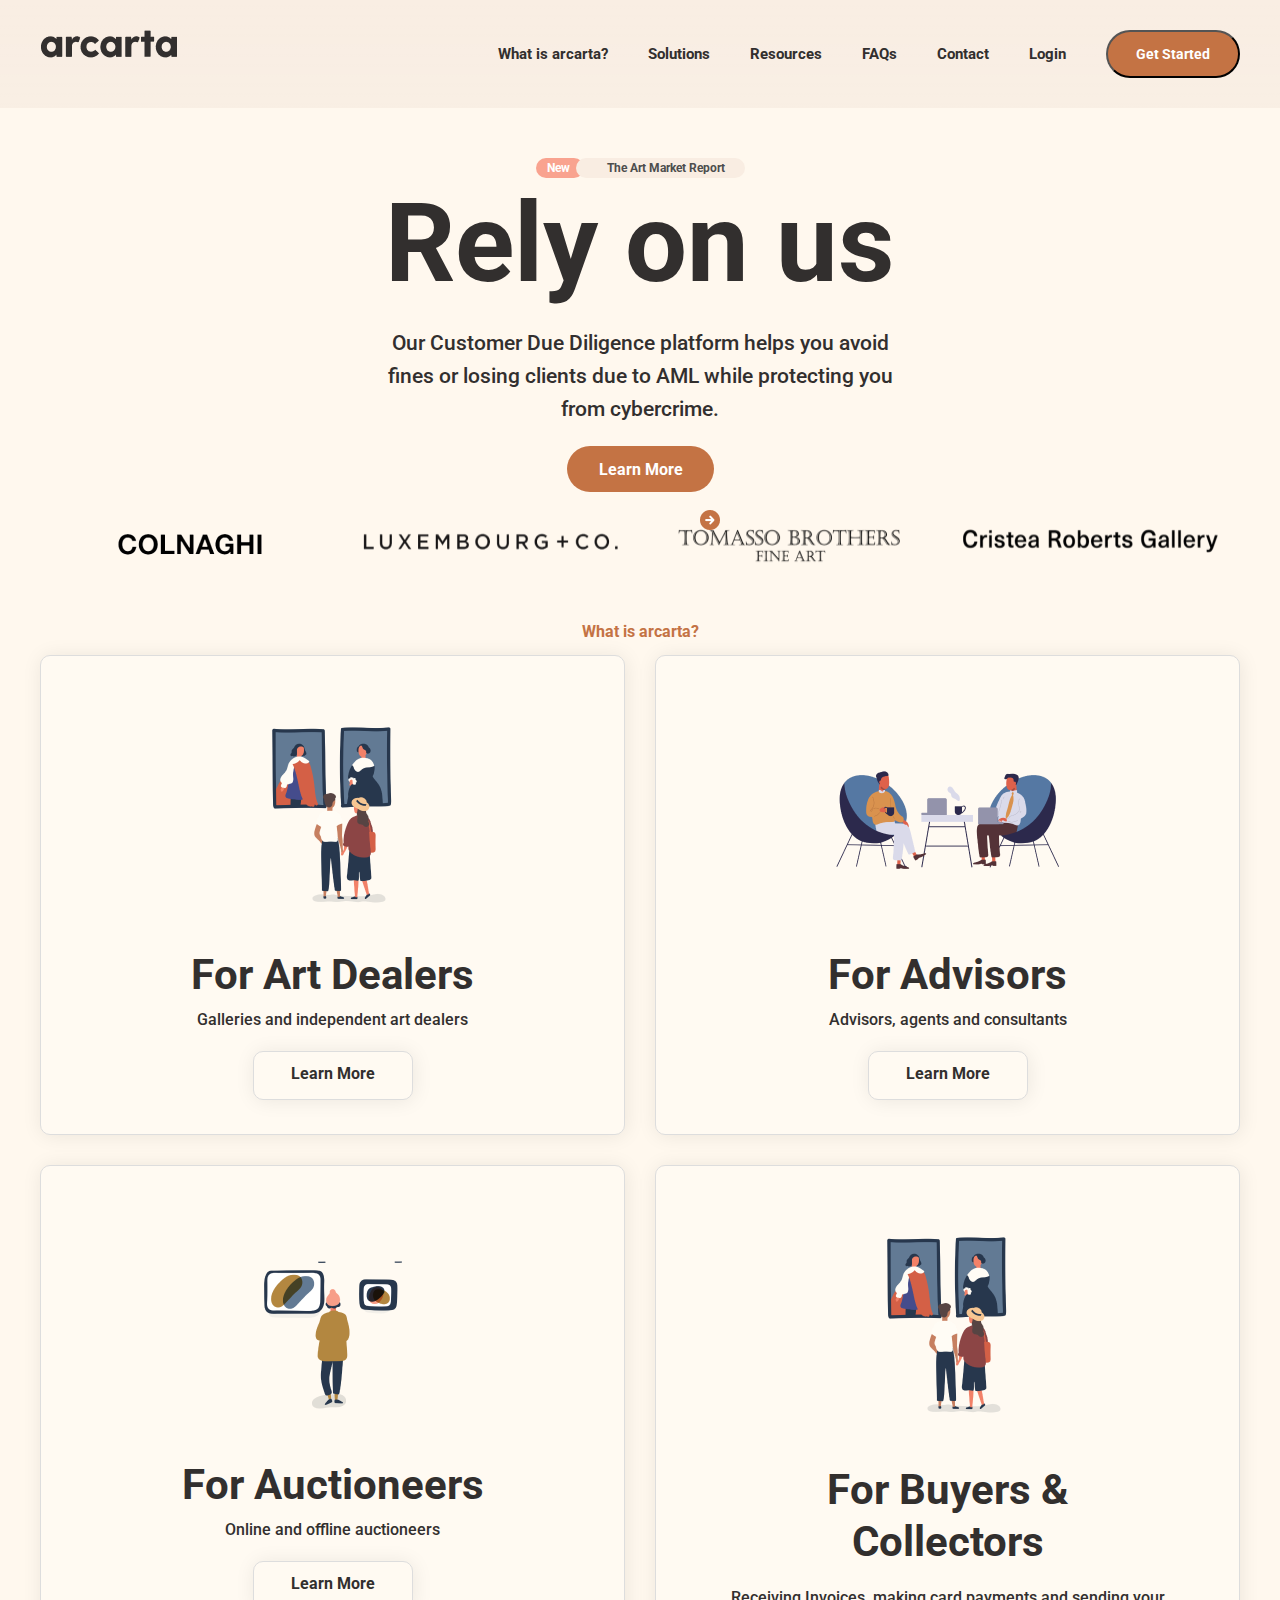
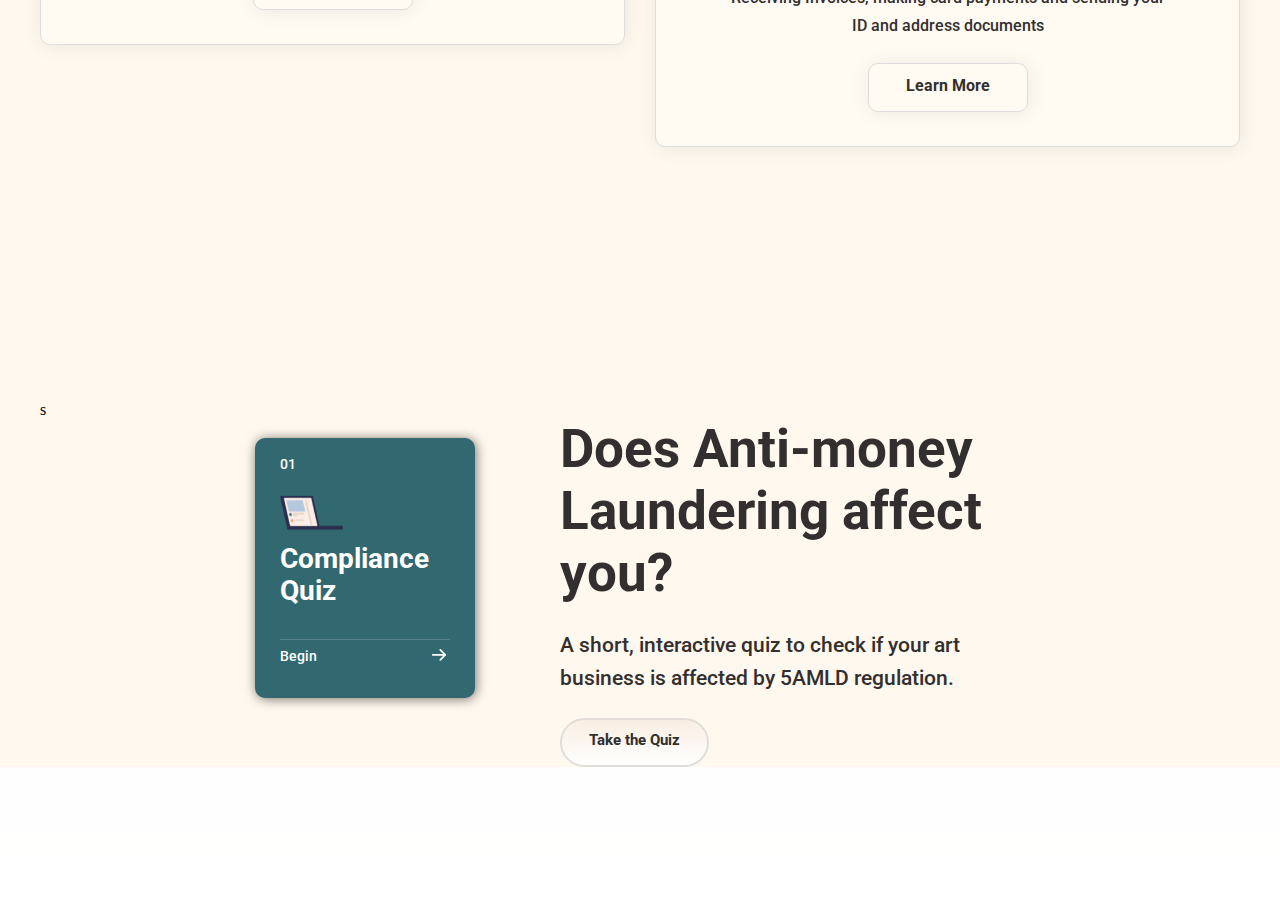
==== commit 853029d0: "Merge branch 'main' into Azat" ====
--- a/src/index.html
+++ b/src/index.html
@@ -9,8 +9,28 @@
     <title>Acarta</title>
 </head>
 <body>
+    <header class="header">
+        <div class="container">
+            <div class="row header__row">
+                <div class="header__left">
+                    <img src="./img/png/logo.png" alt="logo">
+                </div>
+                <div class="header__right">
+                    <ul class="header__lists">
+                        <li class="header__list"><a href="#" class="header__link">What is arcarta?</a></li>
+                        <li class="header__list"><a href="#" class="header__link">Solutions</a></li>
+                        <li class="header__list"><a href="#" class="header__link">Resources</a></li>
+                        <li class="header__list"><a href="#" class="header__link">FAQs</a></li>
+                        <li class="header__list"><a href="#" class="header__link">Contact</a></li>
+                        <li class="header__list"><a href="#" class="header__link">Login</a></li>
+                    </ul>
+                    <button class="header__button">Get Started</button>
+                </div>
+            </div>
+        </div>
+    </header>
     <main>
-        <!--HERO-->
+          <!--HERO-->
         <section class="hero">
            <div class="container">
                <div class="row">
@@ -39,6 +59,68 @@
                     <img src="./img/png/partners4.png" alt="" class="partners__image">
                 </div>
                 <span class="partners__content"><a href="#" class="partners__link">What is arcarta?</a></span>
+        <section class="for">
+            <div class="container">
+                <div class="row for__row">
+                    <div class="col-6">
+                        <div class="for__content">
+                            <img class="for__img" src="./img/png/for1.png" alt="prople">
+                            <h3 class="for__title">For Art Dealers</h3>
+                            <h4 class="for__subtitle">Galleries and independent art dealers</h4>
+                            <button class="for__button">Learn More</button>
+                        </div>
+                    </div>
+                    <div class="col-6">
+                        <div class="for__content">
+                            <img class="for__img" src="./img/png/for2.png" alt="prople">
+                            <h3 class="for__title">For Advisors</h3>
+                            <h4 class="for__subtitle">Advisors, agents and consultants</h4>
+                            <button class="for__button">Learn More</button>
+                        </div>
+                    </div>
+                    <div class="col-6">
+                        <div class="for__content">
+                            <img class="for__img" src="./img/png/for3.png" alt="prople">
+                            <h3 class="for__title">For Auctioneers</h3>
+                            <h4 class="for__subtitle">Online and offline auctioneers</h4>
+                            <button class="for__button">Learn More</button>
+                        </div>
+                    </div>
+                    <div class="col-6">
+                        <div class="for__content">
+                            <img class="for__img" src="./img/png/for1.png" alt="prople">
+                            <h3 class="for__title for__title--big">For Buyers & Collectors</h3>
+                            <p class="for__subtitle for__subtitle--long"">Receiving Invoices, making card payments and sending your ID and address documents</p>
+                            <button class="for__button">Learn More</button>
+                        </div>
+                    </div>
+                </div>
+            </div>
+        </section>
+        <section class="money">
+            <div class="container">s
+                <d5iv class="money__content">
+                    <div class="money__quiz">
+                        <div class="money__quizcontent">
+                            <a href="#" class="money__link--first">01</a>
+                            <img class="money__img" src="./img/png/computer.png" alt="computer">
+                            <h5 class="money__subtitle">Compliance Quiz</h5>
+                            <div class="money__line"></div>
+                            <div class="money__links">
+                                <a href="#" class="money__link money__link--second">Begin</a>
+                                <a href="#" class="money__link"> <svg width="16" height="12" viewBox="0 0 16 12" fill="none" xmlns="http://www.w3.org/2000/svg">
+                                    <path d="M0.916687 5.92936C0.916687 6.38769 1.29169 6.76269 1.75002 6.76269H12.1917L8.67502 10.2794C8.33335 10.621 8.33335 11.171 8.67502 11.5127C9.01669 11.8544 9.56669 11.8544 9.90835 11.5127L14.8334 6.59603C15.0167 6.41269 15.1 6.17103 15.0834 5.9377C15.0917 5.70436 15.0084 5.4627 14.8334 5.27936L9.90835 0.362695C9.56669 0.0210287 9.01669 0.0210287 8.67502 0.362695C8.33335 0.704362 8.33335 1.25436 8.67502 1.59603L12.1917 5.09603H1.75002C1.29169 5.09603 0.916687 5.47103 0.916687 5.92936Z" fill="white"/>
+                                    </svg></a>
+                            </div>
+                        </div>
+                    </div>
+                    <div class="money-anti">
+                        <h3 class="money__title">Does Anti-money Laundering affect you?</h3>
+                        <p class="money__text">A short, interactive quiz to check if your art business is affected by 5AMLD regulation.</p>
+                        <button class="money__button">Take the Quiz
+                            </button>
+                    </div>
+                </div>
             </div>
         </section>
     </main>
--- a/src/css/index.css
+++ b/src/css/index.css
@@ -94,8 +94,8 @@
 }
 
 body {
-  -webkit-box-sizing: border-box;
-          box-sizing: border-box;
+  box-sizing: border-box;
+  background: linear-gradient(180deg, rgba(255, 255, 255, 0) 0%, #FFFFFF 100%), #F9EEE3;
 }
 
 img {
@@ -113,11 +113,229 @@
 }
 
 .row {
-  display: -webkit-box;
-  display: -ms-flexbox;
-  display: flex;
-  -ms-flex-wrap: wrap;
-      flex-wrap: wrap;
+  display: flex;
+  flex-wrap: wrap;
+}
+
+.header {
+  padding: 30px 0;
+}
+
+.header__link {
+  color: #322F2E;
+  font-size: 15px;
+  font-weight: bold;
+  font-family: "Roboto", sans-serif;
+}
+
+.header__link:hover {
+  color: #C47344;
+  transition: 0.2s;
+}
+
+.header__button {
+  color: #FFFFFF;
+  font-size: 14px;
+  font-weight: bold;
+  font-family: "Roboto", sans-serif;
+  font-style: normal;
+  background: #C47344;
+  border-radius: 50px;
+  padding: 14px 28px;
+  cursor: pointer;
+}
+
+.header__list {
+  margin-right: 40px;
+}
+
+.header__list:nth-last-child() {
+  margin-right: 30px;
+}
+
+.header__right {
+  display: flex;
+  align-items: center;
+  justify-content: center;
+}
+
+.header__lists {
+  display: flex;
+}
+
+.header__row {
+  display: flex;
+  justify-content: space-between;
+}
+
+.for__content {
+  display: flex;
+  align-items: center;
+  justify-content: center;
+  flex-direction: column;
+  background: #FFFAF2;
+  border: 1px solid #DDDDDD;
+  box-sizing: border-box;
+  box-shadow: 1px 1px 20px rgba(0, 0, 0, 0.08);
+  border-radius: 10px;
+  margin: 15px;
+}
+
+.for__row {
+  margin: 0 -15px;
+}
+
+.for__title {
+  color: #322F2E;
+  font-size: 42px;
+  font-weight: bold;
+  font-family: "Roboto", sans-serif;
+  text-align: center;
+}
+
+.for__title--big {
+  max-width: 254px;
+  line-height: 52px;
+}
+
+.for__subtitle {
+  color: #322F2E;
+  font-size: 16px;
+  font-weight: 500;
+  font-family: "Roboto", sans-serif;
+  text-align: center;
+  margin-top: 16px;
+}
+
+.for__subtitle--long {
+  max-width: 435px;
+  line-height: 28px;
+}
+
+.for__button {
+  color: #322F2E;
+  font-size: 16px;
+  font-weight: bold;
+  font-family: "Roboto", sans-serif;
+  text-align: center;
+  background: #FFFAF2;
+  border: 1px solid #DDDDDD;
+  box-sizing: border-box;
+  box-shadow: 1px 1px 20px rgba(0, 0, 0, 0.08);
+  border-radius: 10px;
+  cursor: pointer;
+  padding: 12px 37px 16px;
+  margin: 23px 0 34px;
+  transition: 0.3s;
+}
+
+.for__button:hover {
+  border: 1px solid transparent;
+  background-color: #C47344;
+  transform: scale(1.1);
+  color: #FFFFFF;
+}
+
+.for__img {
+  margin: 51px 136px 26px;
+}
+
+.money {
+  margin: 240px 0 136px;
+}
+
+.money__content {
+  display: flex;
+  align-items: center;
+  justify-content: center;
+}
+
+.money__title {
+  color: #322F2E;
+  font-size: 53px;
+  font-weight: bold;
+  font-family: "Roboto", sans-serif;
+  line-height: 62px;
+  max-width: 465px;
+}
+
+.money__text {
+  line-height: 33px;
+  color: #322F2E;
+  font-size: 21px;
+  font-weight: 500;
+  font-family: "Roboto", sans-serif;
+  max-width: 416px;
+  margin: 25px 0 23px;
+}
+
+.money__quiz {
+  background: #32686F;
+  box-shadow: 1px 1px 12px rgba(0, 0, 0, 0.55);
+  border-radius: 10px;
+  width: 220px;
+  height: 260px;
+  margin-right: 85px;
+  margin-top: -50px;
+}
+
+.money__quizcontent {
+  margin: 19px 27px 23px 25px;
+  display: flex;
+  flex-direction: column;
+}
+
+.money__img {
+  max-width: 64px;
+  max-height: 37px;
+  margin-bottom: 12px;
+}
+
+.money__link {
+  color: #FFFFFF;
+  font-size: 14px;
+  font-weight: 500;
+  font-family: "Roboto", sans-serif;
+}
+
+.money__link--first {
+  margin-bottom: 23px;
+  color: #FFFFFF;
+  font-size: 14px;
+  font-weight: 500;
+  font-family: "Roboto", sans-serif;
+}
+
+.money__link--second {
+  margin-right: 110px;
+}
+
+.money__subtitle {
+  color: #FFFFFF;
+  font-size: 28px;
+  font-weight: bold;
+  font-family: "Roboto", sans-serif;
+  line-height: 32px;
+  margin-bottom: 32px;
+}
+
+.money__line {
+  background-color: rgba(255, 255, 255, 0.18);
+  width: 170px;
+  height: 1px;
+  margin-bottom: 8px;
+}
+
+.money__button {
+  background: linear-gradient(180deg, rgba(255, 255, 255, 0) 0%, #FFFFFF 100%), #F9EEE3;
+  color: #322F2E;
+  font-size: 15px;
+  font-weight: bold;
+  font-family: "Roboto", sans-serif;
+  padding: 11px 27px 16px;
+  border: 2px solid #E1DED9;
+  box-sizing: border-box;
+  border-radius: 50px;
 }
 
 .hero {
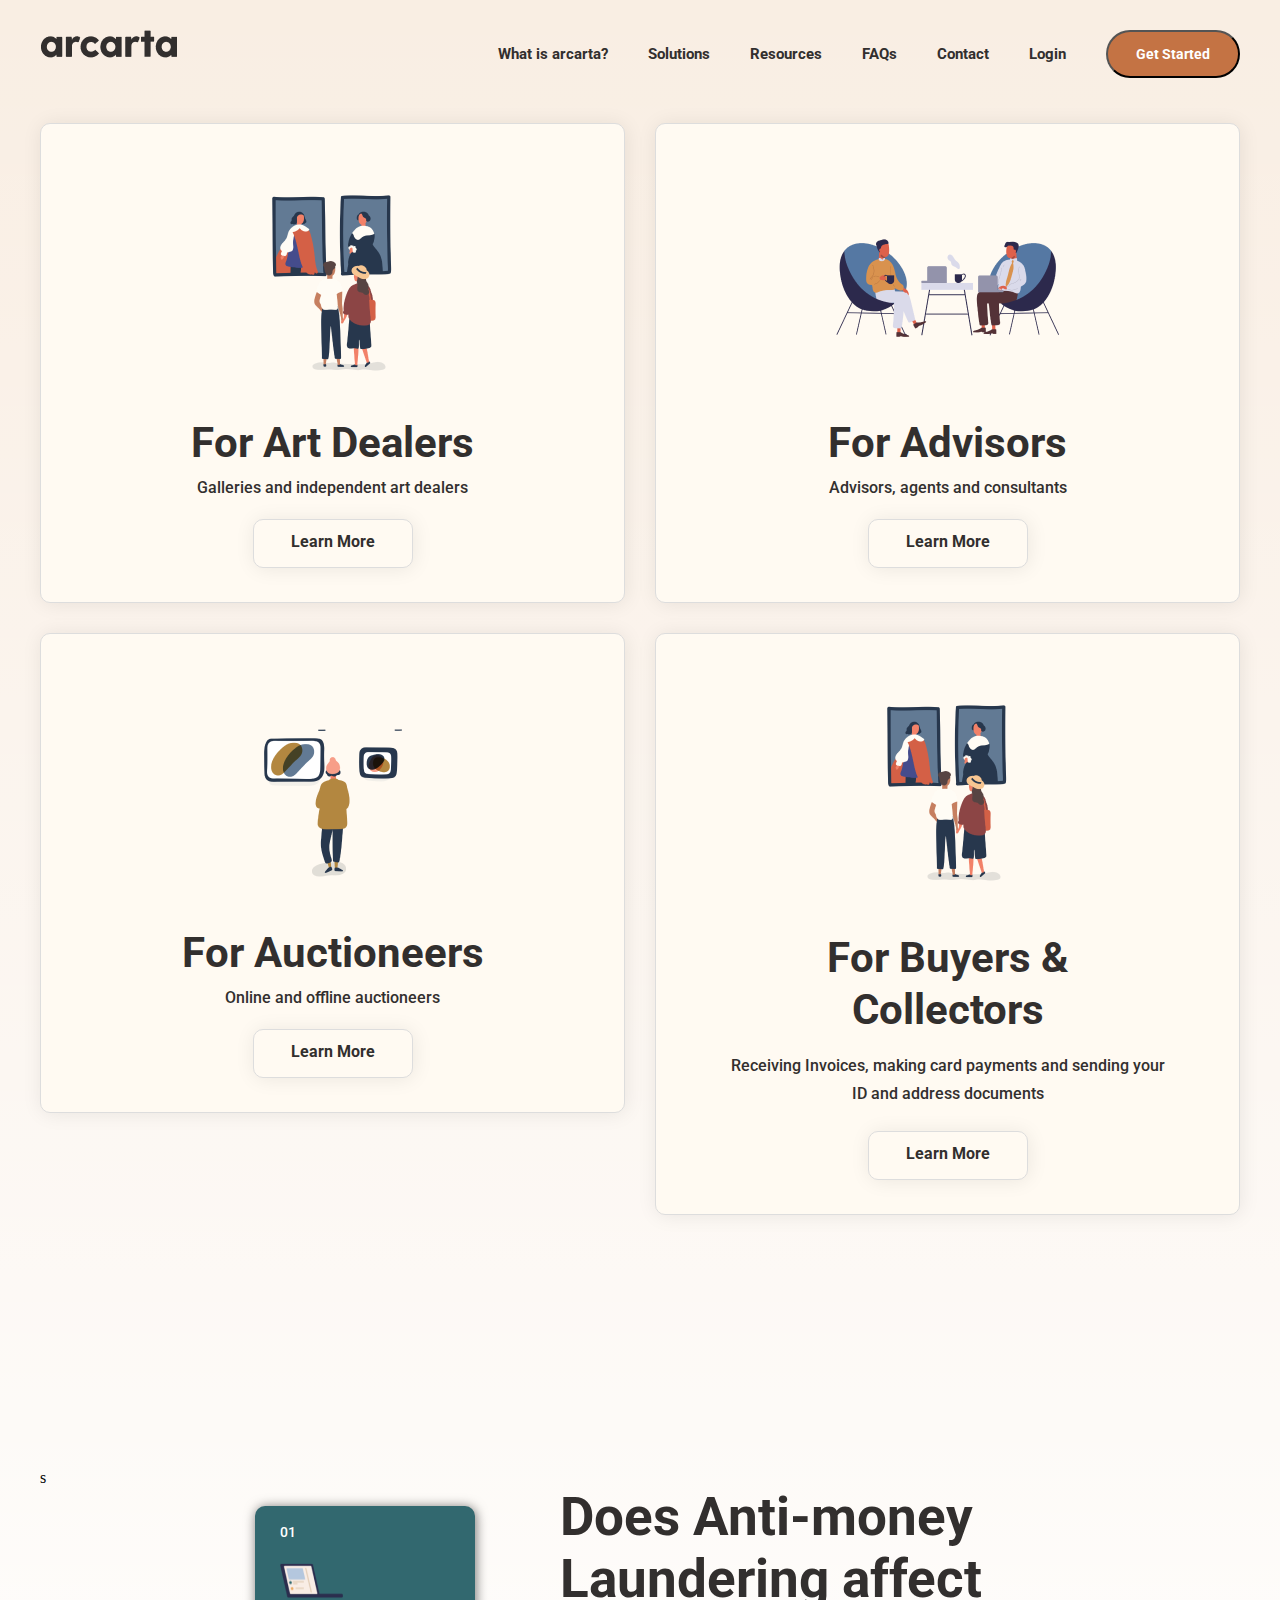
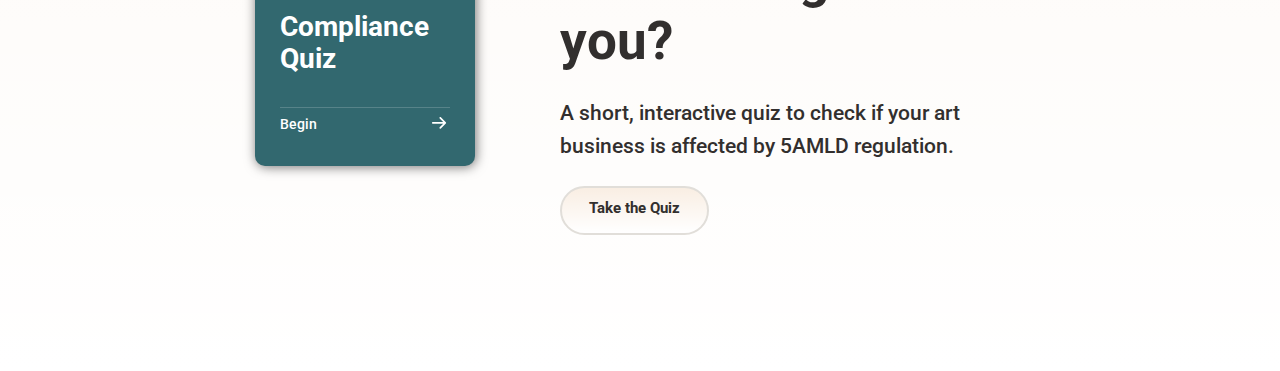
==== commit d7b68fd7: "i finished section money" ====
--- a/src/index.html
+++ b/src/index.html
@@ -30,35 +30,6 @@
         </div>
     </header>
     <main>
-          <!--HERO-->
-        <section class="hero">
-           <div class="container">
-               <div class="row">
-              <div class="hero__button">
-                <button class="button__left">
-                    New
-                </button>
-                <button class="button__right">
-                    The Art Market Report
-                </button>
-              </div>
-               </div>
-               <h1 class="hero__title">Rely on us</h1>
-               <h3 class="hero__description">Our Customer Due Diligence platform helps you avoid fines or 
-                   losing clients due to AML while protecting you from cybercrime.</h3>
-                   <button class="button__middle">Learn More</button>
-           </div>
-        </section>
-        <!--PARTNERS-->
-        <section class="partners">
-            <div class="container">
-                <div class="row partners__row">
-                    <img src="./img/png/partners1.png" alt="" class="partners__image">
-                    <img src="./img/png/partners2.png" alt="" class="partners__image">
-                    <img src="./img/png/partners3.png" alt="" class="partners__image">
-                    <img src="./img/png/partners4.png" alt="" class="partners__image">
-                </div>
-                <span class="partners__content"><a href="#" class="partners__link">What is arcarta?</a></span>
         <section class="for">
             <div class="container">
                 <div class="row for__row">
@@ -120,7 +91,7 @@
                         <button class="money__button">Take the Quiz
                             </button>
                     </div>
-                </div>
+                </d5iv>
             </div>
         </section>
     </main>
--- a/src/css/index.css
+++ b/src/css/index.css
@@ -337,128 +337,3 @@
   box-sizing: border-box;
   border-radius: 50px;
 }
-
-.hero {
-  background-color: #FFF8EE;
-}
-
-.hero__button {
-  margin: 50px auto 11px auto;
-}
-
-.hero__button:hover .button__left {
-  -webkit-transform: scale(1) translate(10%);
-          transform: scale(1) translate(10%);
-  -webkit-transition: 1.2s;
-  transition: 1.2s;
-}
-
-.hero__title {
-  color: #322F2E;
-  font-size: 110px;
-  font-weight: bold;
-  font-family: "Roboto", sans-serif;
-  margin: 0 auto 28px auto;
-  text-align: center;
-}
-
-.hero__description {
-  color: #322F2E;
-  font-size: 21px;
-  font-weight: 500;
-  font-family: "Roboto", sans-serif;
-  margin: 28px auto 20px auto;
-  width: 524px;
-  text-align: center;
-  line-height: 33px;
-}
-
-.button__left {
-  background-color: #F9A38F;
-  border-radius: 20px;
-  color: #FFFFFF;
-  font-size: 12px;
-  font-weight: bold;
-  font-family: "Roboto", sans-serif;
-  outline: none;
-  border: none;
-  padding: 3px 14px 3px 11px;
-}
-
-.button__right {
-  background-color: #F9EDE2;
-  border-radius: 20px;
-  color: #4D4D4D;
-  font-size: 12px;
-  font-weight: bold;
-  font-family: "Roboto", sans-serif;
-  outline: none;
-  border: none;
-  padding: 3px 20px 3px 31px;
-  margin-left: -12px;
-}
-
-.button__middle {
-  background-color: #C47344;
-  color: #FFFFFF;
-  font-size: 16px;
-  font-weight: bold;
-  font-family: "Roboto", sans-serif;
-  border-radius: 30px;
-  border: none;
-  outline: none;
-  padding: 14px 31px 13px 32px;
-  margin: auto;
-  display: -webkit-box;
-  display: -ms-flexbox;
-  display: flex;
-}
-
-.button__middle:hover {
-  background-color: #5e2708;
-  -webkit-transform: scale(1.1);
-          transform: scale(1.1);
-  -webkit-transition: 1.2s;
-  transition: 1.2s;
-}
-
-.partners {
-  background-color: #FFF8EE;
-}
-
-.partners__row {
-  -ms-flex-pack: distribute;
-      justify-content: space-around;
-}
-
-.partners__image {
-  margin-bottom: 34px;
-}
-
-.partners__content {
-  position: relative;
-  display: block;
-  text-align: center;
-}
-
-.partners::after {
-  position: absolute;
-  left: 700px;
-  top: 510px;
-  width: 100%;
-  height: 100%;
-  content: url(../img/png/link.png);
-}
-
-.partners__link {
-  color: #C47344;
-  font-size: 16px;
-  font-weight: bold;
-  font-family: "Roboto", sans-serif;
-  margin-bottom: 20px;
-}
-
-.partners__link:hover {
-  cursor: pointer;
-  color: #d48153;
-}
